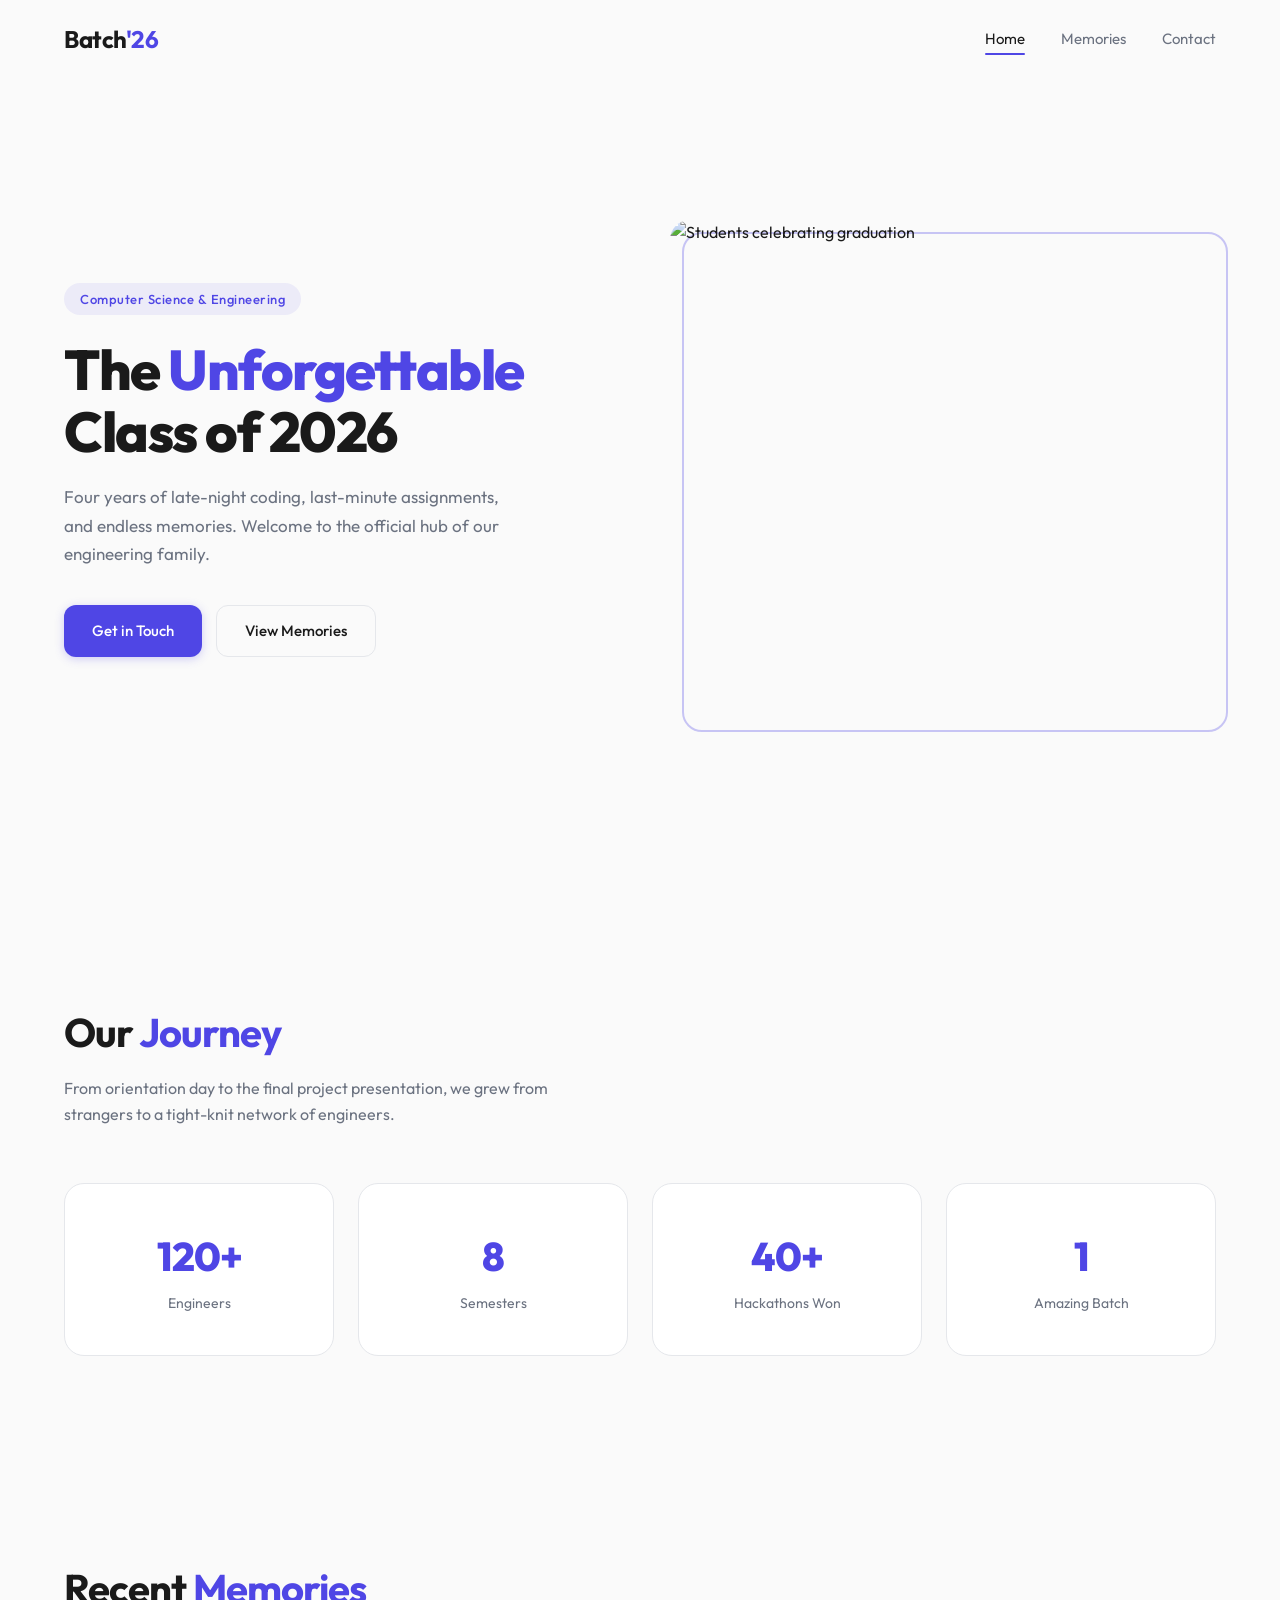
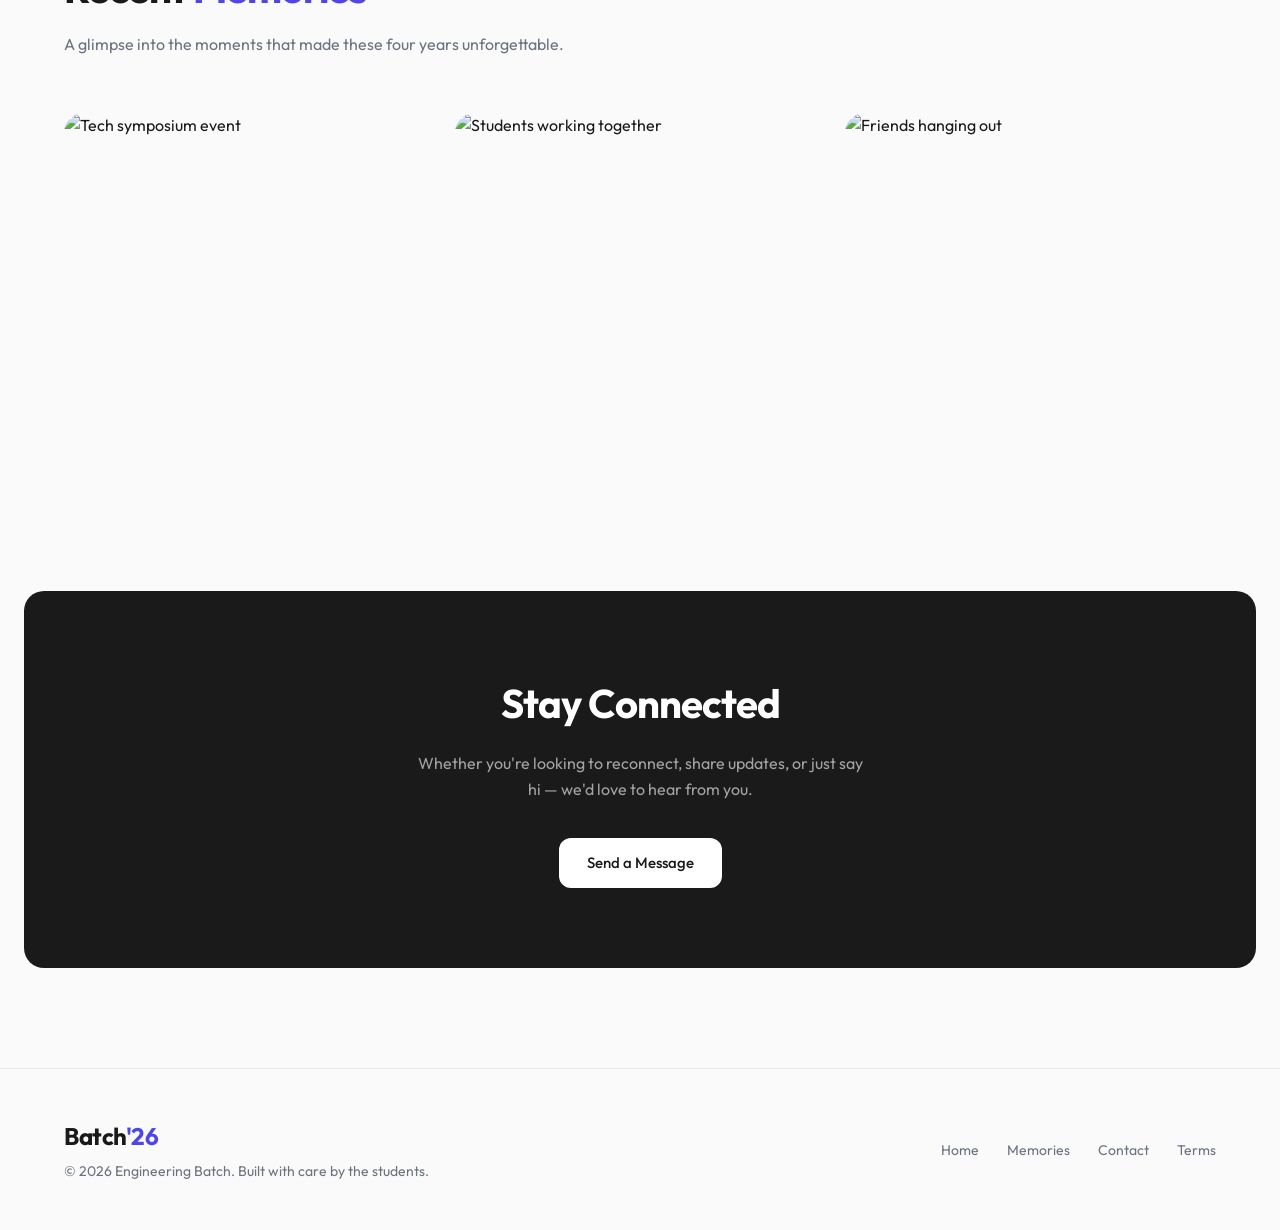
==== index.html @ ed0fd881 "first commit" ====
<!DOCTYPE html>
<html lang="en">
<head>
    <meta charset="UTF-8">
    <meta name="viewport" content="width=device-width, initial-scale=1.0">
    <title>Batch '26 — Engineering Class of 2026</title>
    <meta name="description" content="Official hub for the Engineering Class of 2026. Stay connected, relive memories, and grow your network.">
    <link rel="stylesheet" href="style.css">
</head>
<body>
    <!-- Navbar -->
    <nav class="navbar" id="navbar">
        <div class="nav-container">
            <a href="index.html" class="logo">Batch<span>'26</span></a>
            <div class="nav-links">
                <a href="index.html" class="active">Home</a>
                <a href="memories.html">Memories</a>
                <a href="contact.html">Contact</a>
            </div>
            <button class="menu-toggle" id="menuToggle" aria-label="Toggle menu">
                <span class="bar"></span>
                <span class="bar"></span>
                <span class="bar"></span>
            </button>
        </div>
    </nav>

    <!-- Mobile Menu -->
    <div class="mobile-menu" id="mobileMenu">
        <a href="index.html">Home</a>
        <a href="memories.html">Memories</a>
        <a href="contact.html">Contact</a>
    </div>

    <!-- Hero -->
    <section class="hero">
        <div class="container hero-content">
            <div class="hero-text">
                <span class="tag">Computer Science & Engineering</span>
                <h1>The <span>Unforgettable</span> Class of 2026</h1>
                <p>Four years of late-night coding, last-minute assignments, and endless memories. Welcome to the official hub of our engineering family.</p>
                <div class="hero-actions">
                    <a href="contact.html" class="btn btn-primary">Get in Touch</a>
                    <a href="memories.html" class="btn btn-outline">View Memories</a>
                </div>
            </div>
            <div class="hero-image">
                <img src="https://images.unsplash.com/photo-1523580494863-6f3031224c94?w=800&q=80" alt="Students celebrating graduation">
            </div>
        </div>
    </section>

    <!-- About / Stats -->
    <section id="about">
        <div class="container">
            <div class="section-header fade-in">
                <h2>Our <span>Journey</span></h2>
                <p>From orientation day to the final project presentation, we grew from strangers to a tight-knit network of engineers.</p>
            </div>
            <div class="stats-grid">
                <div class="stat-card fade-in">
                    <div class="stat-number">120+</div>
                    <div class="stat-label">Engineers</div>
                </div>
                <div class="stat-card fade-in">
                    <div class="stat-number">8</div>
                    <div class="stat-label">Semesters</div>
                </div>
                <div class="stat-card fade-in">
                    <div class="stat-number">40+</div>
                    <div class="stat-label">Hackathons Won</div>
                </div>
                <div class="stat-card fade-in">
                    <div class="stat-number">1</div>
                    <div class="stat-label">Amazing Batch</div>
                </div>
            </div>
        </div>
    </section>

    <!-- Gallery Preview -->
    <section>
        <div class="container">
            <div class="section-header fade-in">
                <h2>Recent <span>Memories</span></h2>
                <p>A glimpse into the moments that made these four years unforgettable.</p>
            </div>
            <div class="gallery-preview">
                <a href="memories.html" class="gallery-card fade-in">
                    <img src="https://images.unsplash.com/photo-1540575467063-178a50c2df87?w=600&q=80" alt="Tech symposium event">
                    <div class="overlay">
                        <h3>Tech Symposium</h3>
                        <p>Our first major event</p>
                    </div>
                </a>
                <a href="memories.html" class="gallery-card fade-in">
                    <img src="https://images.unsplash.com/photo-1517486808906-6ca8b3f04846?w=600&q=80" alt="Students working together">
                    <div class="overlay">
                        <h3>Hackathon Night</h3>
                        <p>48 hours of coding</p>
                    </div>
                </a>
                <a href="memories.html" class="gallery-card fade-in">
                    <img src="https://images.unsplash.com/photo-1529156069898-49953e39b3ac?w=600&q=80" alt="Friends hanging out">
                    <div class="overlay">
                        <h3>Campus Life</h3>
                        <p>The everyday moments</p>
                    </div>
                </a>
            </div>
        </div>
    </section>

    <!-- CTA -->
    <section>
        <div class="cta-section fade-in">
            <h2>Stay Connected</h2>
            <p>Whether you're looking to reconnect, share updates, or just say hi — we'd love to hear from you.</p>
            <a href="contact.html" class="btn btn-primary">Send a Message</a>
        </div>
    </section>

    <!-- Footer -->
    <footer class="footer">
        <div class="container footer-content">
            <div class="footer-left">
                <div class="logo">Batch<span>'26</span></div>
                <p>&copy; 2026 Engineering Batch. Built with care by the students.</p>
            </div>
            <div class="footer-links">
                <a href="index.html">Home</a>
                <a href="memories.html">Memories</a>
                <a href="contact.html">Contact</a>
                <a href="terms.html">Terms</a>
            </div>
        </div>
    </footer>

    <script src="script.js"></script>
</body>
</html>
---- style.css ----
@import url('https://fonts.googleapis.com/css2?family=Outfit:wght@300;400;500;600;700;800&display=swap');

:root {
    --primary: #2d2d2d;
    --accent: #4f46e5;
    --accent-light: #818cf8;
    --text: #1a1a1a;
    --text-secondary: #6b7280;
    --bg: #fafafa;
    --card-bg: #ffffff;
    --border: #e5e7eb;
    --error: #ef4444;
    --success: #10b981;
    --radius: 12px;
    --radius-lg: 20px;
    --shadow-sm: 0 1px 3px rgba(0,0,0,0.06);
    --shadow: 0 4px 20px rgba(0,0,0,0.06);
    --shadow-lg: 0 10px 40px rgba(0,0,0,0.08);
    --transition: 0.3s ease;
}

* {
    margin: 0;
    padding: 0;
    box-sizing: border-box;
}

html {
    scroll-behavior: smooth;
}

body {
    font-family: 'Outfit', sans-serif;
    background: var(--bg);
    color: var(--text);
    line-height: 1.6;
    -webkit-font-smoothing: antialiased;
}

a {
    text-decoration: none;
    color: inherit;
}

img {
    max-width: 100%;
    display: block;
}

.container {
    width: 100%;
    max-width: 1200px;
    margin: 0 auto;
    padding: 0 24px;
}

/* ──────────── NAVBAR ──────────── */

.navbar {
    position: fixed;
    top: 0;
    left: 0;
    width: 100%;
    z-index: 100;
    padding: 20px 0;
    transition: var(--transition);
}

.navbar.scrolled {
    background: rgba(255,255,255,0.92);
    backdrop-filter: blur(20px);
    -webkit-backdrop-filter: blur(20px);
    padding: 14px 0;
    box-shadow: var(--shadow-sm);
}

.nav-container {
    display: flex;
    justify-content: space-between;
    align-items: center;
    max-width: 1200px;
    margin: 0 auto;
    padding: 0 24px;
}

.logo {
    font-size: 24px;
    font-weight: 700;
    letter-spacing: -0.5px;
}

.logo span {
    color: var(--accent);
}

.nav-links {
    display: flex;
    align-items: center;
    gap: 36px;
}

.nav-links a {
    font-size: 15px;
    font-weight: 400;
    color: var(--text-secondary);
    transition: color var(--transition);
    position: relative;
}

.nav-links a:hover,
.nav-links a.active {
    color: var(--text);
}

.nav-links a.active::after {
    content: '';
    position: absolute;
    bottom: -4px;
    left: 0;
    width: 100%;
    height: 2px;
    background: var(--accent);
    border-radius: 1px;
}

.menu-toggle {
    display: none;
    flex-direction: column;
    gap: 5px;
    background: none;
    border: none;
    cursor: pointer;
    padding: 4px;
}

.menu-toggle .bar {
    width: 22px;
    height: 2px;
    background: var(--text);
    border-radius: 2px;
    transition: var(--transition);
}

.mobile-menu {
    display: none;
    position: fixed;
    top: 0;
    left: 0;
    width: 100%;
    height: 100vh;
    background: rgba(255,255,255,0.98);
    backdrop-filter: blur(20px);
    z-index: 99;
    flex-direction: column;
    justify-content: center;
    align-items: center;
    gap: 32px;
    opacity: 0;
    pointer-events: none;
    transition: opacity 0.4s ease;
}

.mobile-menu.open {
    display: flex;
    opacity: 1;
    pointer-events: all;
}

.mobile-menu a {
    font-size: 28px;
    font-weight: 500;
    color: var(--text);
}

/* ──────────── HERO ──────────── */

.hero {
    min-height: 100vh;
    display: flex;
    align-items: center;
    padding: 120px 0 80px;
}

.hero-content {
    display: grid;
    grid-template-columns: 1fr 1fr;
    gap: 60px;
    align-items: center;
}

.hero-text .tag {
    display: inline-block;
    font-size: 13px;
    font-weight: 500;
    color: var(--accent);
    background: rgba(79, 70, 229, 0.08);
    padding: 6px 16px;
    border-radius: 100px;
    margin-bottom: 24px;
    letter-spacing: 0.5px;
}

.hero-text h1 {
    font-size: clamp(36px, 5vw, 56px);
    font-weight: 800;
    line-height: 1.1;
    letter-spacing: -1.5px;
    margin-bottom: 20px;
}

.hero-text h1 span {
    color: var(--accent);
}

.hero-text p {
    font-size: 17px;
    color: var(--text-secondary);
    max-width: 440px;
    margin-bottom: 36px;
    line-height: 1.7;
}

.hero-actions {
    display: flex;
    gap: 14px;
}

.hero-image {
    position: relative;
}

.hero-image img {
    width: 100%;
    height: 500px;
    object-fit: cover;
    border-radius: var(--radius-lg);
}

.hero-image::after {
    content: '';
    position: absolute;
    inset: 12px -12px -12px 12px;
    border: 2px solid var(--accent);
    border-radius: var(--radius-lg);
    z-index: -1;
    opacity: 0.3;
}

/* ──────────── BUTTONS ──────────── */

.btn {
    display: inline-flex;
    align-items: center;
    gap: 8px;
    padding: 13px 28px;
    border-radius: var(--radius);
    font-size: 15px;
    font-weight: 500;
    font-family: 'Outfit', sans-serif;
    cursor: pointer;
    transition: all var(--transition);
    border: none;
}

.btn-primary {
    background: var(--accent);
    color: white;
    box-shadow: 0 2px 10px rgba(79, 70, 229, 0.25);
}

.btn-primary:hover {
    background: #4338ca;
    transform: translateY(-1px);
    box-shadow: 0 4px 16px rgba(79, 70, 229, 0.35);
}

.btn-outline {
    background: transparent;
    color: var(--text);
    border: 1.5px solid var(--border);
}

.btn-outline:hover {
    border-color: var(--text);
    transform: translateY(-1px);
}

/* ──────────── SECTIONS ──────────── */

section {
    padding: 100px 0;
}

.section-header {
    margin-bottom: 56px;
}

.section-header h2 {
    font-size: clamp(28px, 4vw, 40px);
    font-weight: 700;
    letter-spacing: -1px;
    margin-bottom: 12px;
}

.section-header h2 span {
    color: var(--accent);
}

.section-header p {
    font-size: 16px;
    color: var(--text-secondary);
    max-width: 500px;
}

/* ──────────── STATS ──────────── */

.stats-grid {
    display: grid;
    grid-template-columns: repeat(4, 1fr);
    gap: 24px;
}

.stat-card {
    text-align: center;
    padding: 40px 24px;
    background: var(--card-bg);
    border-radius: var(--radius-lg);
    border: 1px solid var(--border);
    transition: all var(--transition);
}

.stat-card:hover {
    transform: translateY(-4px);
    box-shadow: var(--shadow);
}

.stat-number {
    font-size: 40px;
    font-weight: 800;
    color: var(--accent);
    letter-spacing: -1px;
    margin-bottom: 4px;
}

.stat-label {
    font-size: 14px;
    color: var(--text-secondary);
    font-weight: 400;
}

/* ──────────── GALLERY PREVIEW (LANDING) ──────────── */

.gallery-preview {
    display: grid;
    grid-template-columns: repeat(3, 1fr);
    gap: 20px;
}

.gallery-card {
    position: relative;
    border-radius: var(--radius-lg);
    overflow: hidden;
    aspect-ratio: 4/3;
    cursor: pointer;
}

.gallery-card img {
    width: 100%;
    height: 100%;
    object-fit: cover;
    transition: transform 0.5s ease;
}

.gallery-card:hover img {
    transform: scale(1.05);
}

.gallery-card .overlay {
    position: absolute;
    inset: 0;
    background: linear-gradient(to top, rgba(0,0,0,0.6) 0%, transparent 60%);
    display: flex;
    flex-direction: column;
    justify-content: flex-end;
    padding: 24px;
    opacity: 0;
    transition: opacity var(--transition);
}

.gallery-card:hover .overlay {
    opacity: 1;
}

.gallery-card .overlay h3 {
    color: white;
    font-size: 18px;
    font-weight: 600;
}

.gallery-card .overlay p {
    color: rgba(255,255,255,0.8);
    font-size: 14px;
}

/* ──────────── CTA SECTION ──────────── */

.cta-section {
    text-align: center;
    background: var(--text);
    border-radius: var(--radius-lg);
    padding: 80px 40px;
    margin: 0 24px;
    color: white;
}

.cta-section h2 {
    font-size: clamp(28px, 4vw, 40px);
    font-weight: 700;
    letter-spacing: -1px;
    margin-bottom: 16px;
}

.cta-section p {
    color: rgba(255,255,255,0.6);
    font-size: 16px;
    max-width: 460px;
    margin: 0 auto 36px;
}

.cta-section .btn-primary {
    background: white;
    color: var(--text);
    box-shadow: none;
}

.cta-section .btn-primary:hover {
    background: #f3f4f6;
}

/* ──────────── FOOTER ──────────── */

.footer {
    padding: 48px 0;
    border-top: 1px solid var(--border);
}

.footer-content {
    display: flex;
    justify-content: space-between;
    align-items: center;
}

.footer-left p {
    font-size: 14px;
    color: var(--text-secondary);
    margin-top: 4px;
}

.footer-links {
    display: flex;
    gap: 28px;
}

.footer-links a {
    font-size: 14px;
    color: var(--text-secondary);
    transition: color var(--transition);
}

.footer-links a:hover {
    color: var(--text);
}

/* ──────────── MEMORIES PAGE ──────────── */

.page-header {
    padding: 140px 0 60px;
    text-align: center;
}

.page-header h1 {
    font-size: clamp(32px, 5vw, 48px);
    font-weight: 800;
    letter-spacing: -1.5px;
    margin-bottom: 12px;
}

.page-header h1 span {
    color: var(--accent);
}

.page-header p {
    font-size: 17px;
    color: var(--text-secondary);
    max-width: 500px;
    margin: 0 auto;
}

.gallery-grid {
    display: grid;
    grid-template-columns: repeat(3, 1fr);
    gap: 20px;
    padding-bottom: 100px;
}

.gallery-grid .gallery-card:nth-child(1) {
    grid-column: span 2;
    aspect-ratio: 16/9;
}

.gallery-grid .gallery-card:nth-child(4) {
    grid-column: span 2;
    aspect-ratio: 16/9;
}

.gallery-grid .gallery-card .overlay {
    opacity: 1;
}

/* ──────────── CONTACT PAGE ──────────── */

.contact-page {
    padding: 140px 0 80px;
}

.contact-layout {
    display: grid;
    grid-template-columns: 1fr 1fr;
    gap: 60px;
    align-items: start;
}

.contact-info h1 {
    font-size: clamp(32px, 4vw, 44px);
    font-weight: 800;
    letter-spacing: -1.5px;
    margin-bottom: 16px;
}

.contact-info h1 span {
    color: var(--accent);
}

.contact-info > p {
    font-size: 16px;
    color: var(--text-secondary);
    margin-bottom: 40px;
    line-height: 1.7;
}

.contact-details {
    display: flex;
    flex-direction: column;
    gap: 24px;
}

.contact-item {
    display: flex;
    align-items: center;
    gap: 16px;
}

.contact-icon {
    width: 48px;
    height: 48px;
    background: rgba(79, 70, 229, 0.08);
    border-radius: var(--radius);
    display: flex;
    align-items: center;
    justify-content: center;
    flex-shrink: 0;
    font-size: 20px;
}

.contact-item-text h4 {
    font-size: 14px;
    font-weight: 600;
    margin-bottom: 2px;
}

.contact-item-text p {
    font-size: 14px;
    color: var(--text-secondary);
}

/* ──────────── FORM ──────────── */

.form-card {
    background: var(--card-bg);
    border: 1px solid var(--border);
    border-radius: var(--radius-lg);
    padding: 40px;
}

.input-row {
    display: grid;
    grid-template-columns: 1fr 1fr;
    gap: 16px;
}

.input-group {
    margin-bottom: 20px;
}

.input-group label {
    display: block;
    font-size: 14px;
    font-weight: 500;
    margin-bottom: 6px;
    color: var(--text);
}

.input-group input,
.input-group textarea {
    width: 100%;
    padding: 12px 16px;
    border: 1.5px solid var(--border);
    border-radius: var(--radius);
    font-size: 15px;
    font-family: 'Outfit', sans-serif;
    transition: all var(--transition);
    background: var(--bg);
    color: var(--text);
}

.input-group input::placeholder,
.input-group textarea::placeholder {
    color: #9ca3af;
}

.input-group textarea {
    resize: vertical;
    min-height: 120px;
}

.input-group input:focus,
.input-group textarea:focus {
    outline: none;
    border-color: var(--accent);
    box-shadow: 0 0 0 3px rgba(79, 70, 229, 0.1);
    background: white;
}

.input-group.error input,
.input-group.error textarea {
    border-color: var(--error);
    background: #fef2f2;
}

.error-message {
    color: var(--error);
    font-size: 12px;
    margin-top: 6px;
    display: none;
}

.input-group.error .error-message,
.checkbox-group.error .error-message {
    display: block;
    animation: fadeIn 0.3s ease;
}

/* Checkbox */
.checkbox-group {
    margin-bottom: 24px;
}

.checkbox-container {
    display: flex;
    align-items: center;
    cursor: pointer;
    font-size: 14px;
    user-select: none;
}

.checkbox-container input {
    position: absolute;
    opacity: 0;
    cursor: pointer;
    height: 0;
    width: 0;
}

.checkmark {
    height: 20px;
    min-width: 20px;
    width: 20px;
    background: var(--bg);
    border: 1.5px solid var(--border);
    border-radius: 6px;
    margin-right: 10px;
    display: flex;
    justify-content: center;
    align-items: center;
    transition: all 0.2s ease;
}

.checkbox-container:hover input ~ .checkmark {
    border-color: var(--accent);
}

.checkbox-container input:checked ~ .checkmark {
    background: var(--accent);
    border-color: var(--accent);
}

.checkmark::after {
    content: '';
    display: none;
    width: 5px;
    height: 10px;
    border: solid white;
    border-width: 0 2px 2px 0;
    transform: rotate(45deg);
}

.checkbox-container input:checked ~ .checkmark::after {
    display: block;
}

.checkbox-group.error .checkmark {
    border-color: var(--error);
}

.terms-text a {
    color: var(--accent);
    font-weight: 500;
}

.terms-text a:hover {
    text-decoration: underline;
}

.submit-btn {
    width: 100%;
    padding: 14px;
    background: var(--accent);
    color: white;
    border: none;
    border-radius: var(--radius);
    font-size: 15px;
    font-weight: 600;
    font-family: 'Outfit', sans-serif;
    cursor: pointer;
    display: flex;
    justify-content: center;
    align-items: center;
    gap: 10px;
    transition: all var(--transition);
}

.submit-btn:hover {
    background: #4338ca;
    transform: translateY(-1px);
}

/* ──────────── TOAST ──────────── */

.toast {
    position: fixed;
    top: 24px;
    right: 24px;
    background: white;
    border-radius: var(--radius);
    padding: 16px 24px;
    box-shadow: var(--shadow-lg);
    overflow: hidden;
    transform: translateX(calc(100% + 30px));
    transition: transform 0.5s cubic-bezier(0.68, -0.55, 0.265, 1.35);
    z-index: 1000;
}

.toast.active {
    transform: translateX(0);
}

.toast-content {
    display: flex;
    align-items: center;
    gap: 12px;
}

.toast-content .check-icon {
    width: 32px;
    height: 32px;
    background: var(--success);
    border-radius: 50%;
    padding: 7px;
    flex-shrink: 0;
}

.toast-content .message {
    display: flex;
    flex-direction: column;
}

.message .text-1 {
    font-weight: 600;
    font-size: 14px;
    color: var(--text);
}

.message .text-2 {
    font-size: 13px;
    color: var(--text-secondary);
}

.toast .progress {
    position: absolute;
    bottom: 0;
    left: 0;
    height: 3px;
    width: 100%;
    background: #eee;
}

.toast .progress::before {
    content: '';
    position: absolute;
    bottom: 0;
    right: 0;
    height: 100%;
    width: 100%;
    background: var(--success);
}

.toast.active .progress::before {
    animation: progress 4s linear forwards;
}

/* ──────────── ANIMATIONS ──────────── */

@keyframes progress {
    100% { right: 100%; }
}

@keyframes fadeIn {
    from { opacity: 0; transform: translateY(-4px); }
    to { opacity: 1; transform: translateY(0); }
}

@keyframes shake {
    0%, 100% { transform: translateX(0); }
    25% { transform: translateX(-5px); }
    50% { transform: translateX(5px); }
    75% { transform: translateX(-5px); }
}

.fade-in {
    opacity: 0;
    transform: translateY(20px);
    transition: opacity 0.6s ease, transform 0.6s ease;
}

.fade-in.visible {
    opacity: 1;
    transform: translateY(0);
}

/* ──────────── RESPONSIVE ──────────── */

@media (max-width: 900px) {
    .hero-content {
        grid-template-columns: 1fr;
        gap: 40px;
    }

    .hero-image {
        order: -1;
    }

    .hero-image img {
        height: 360px;
    }

    .stats-grid {
        grid-template-columns: repeat(2, 1fr);
    }

    .gallery-preview {
        grid-template-columns: repeat(2, 1fr);
    }

    .gallery-grid {
        grid-template-columns: repeat(2, 1fr);
    }

    .gallery-grid .gallery-card:nth-child(1),
    .gallery-grid .gallery-card:nth-child(4) {
        grid-column: span 1;
        aspect-ratio: 4/3;
    }

    .contact-layout {
        grid-template-columns: 1fr;
        gap: 40px;
    }
}

@media (max-width: 640px) {
    .nav-links {
        display: none;
    }

    .menu-toggle {
        display: flex;
    }

    .hero {
        padding: 100px 0 60px;
    }

    .hero-image img {
        height: 280px;
    }

    .hero-image::after {
        display: none;
    }

    .stats-grid {
        grid-template-columns: repeat(2, 1fr);
        gap: 12px;
    }

    .stat-card {
        padding: 28px 16px;
    }

    .gallery-preview {
        grid-template-columns: 1fr;
    }

    .gallery-grid {
        grid-template-columns: 1fr;
    }

    .gallery-grid .gallery-card:nth-child(1),
    .gallery-grid .gallery-card:nth-child(4) {
        grid-column: span 1;
        aspect-ratio: 4/3;
    }

    .input-row {
        grid-template-columns: 1fr;
    }

    .footer-content {
        flex-direction: column;
        gap: 20px;
        text-align: center;
    }

    .cta-section {
        margin: 0 12px;
        padding: 60px 24px;
    }

    .toast {
        right: 16px;
        left: 16px;
        transform: translateY(-120px);
    }

    .toast.active {
        transform: translateY(0);
    }

    section {
        padding: 60px 0;
    }
}
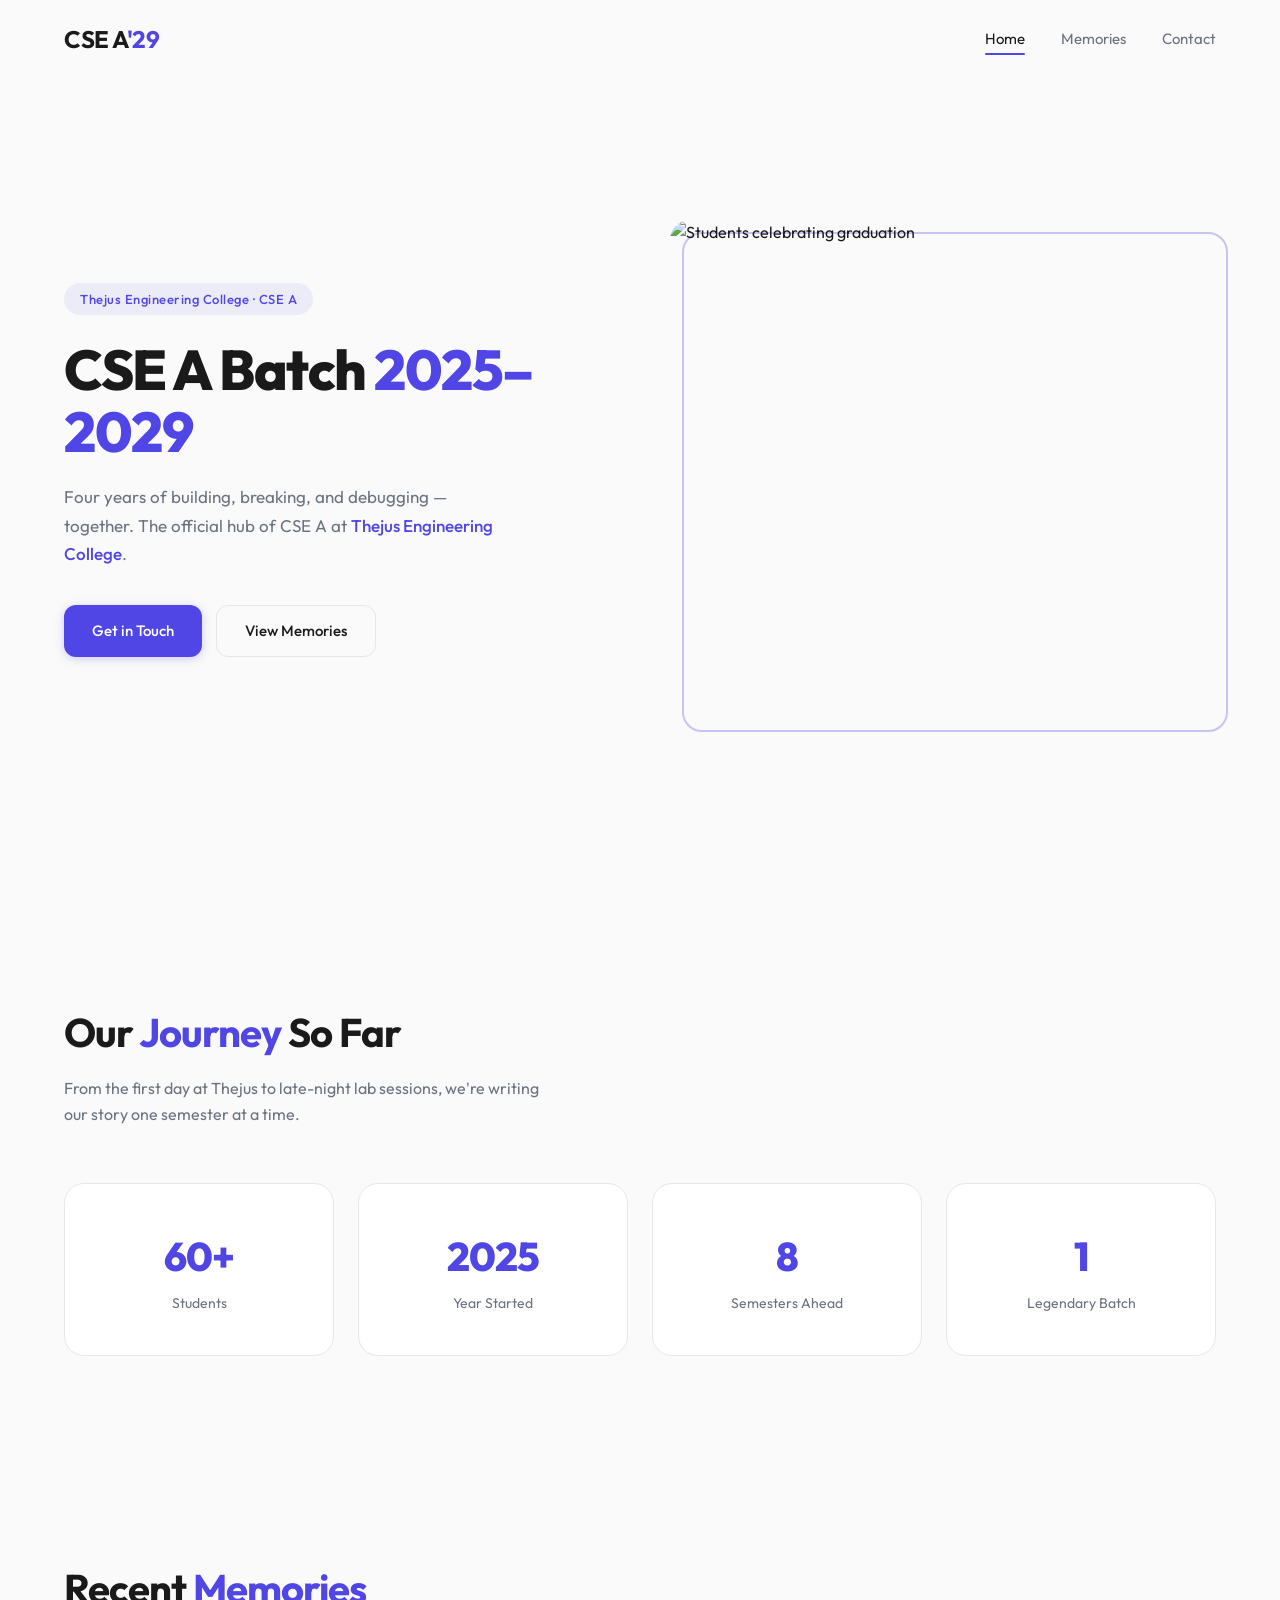
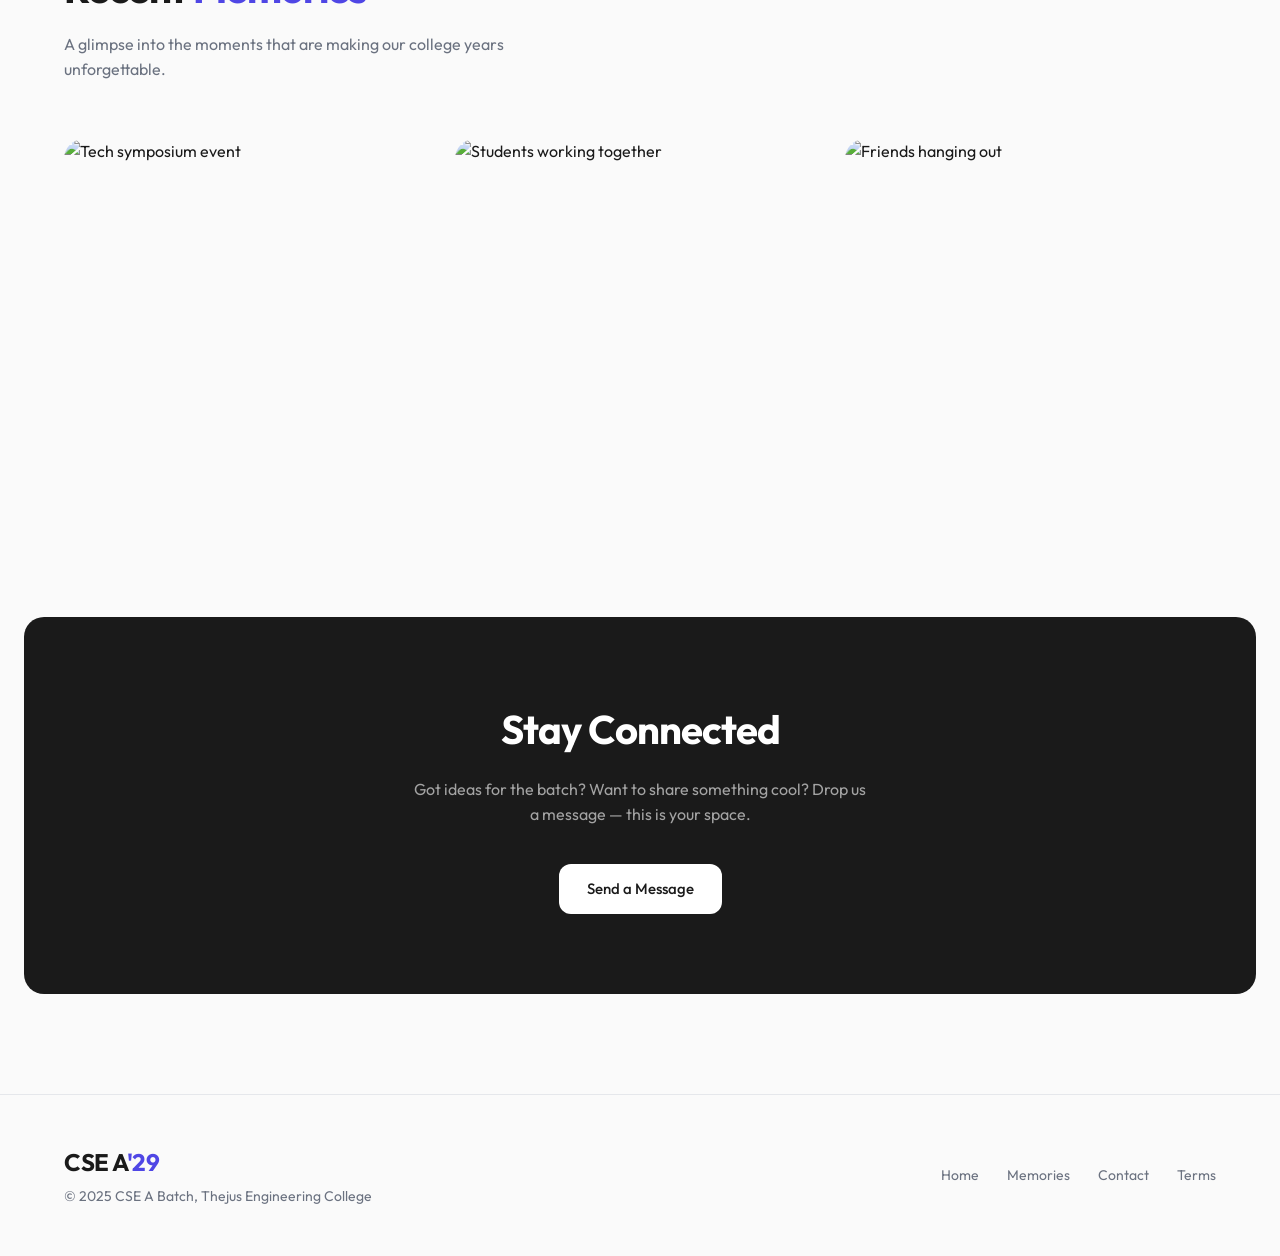
==== commit 9b130d05: "feat: Rebrand website content from "Batch '26" to "CSE A '29" and update college-specific details." ====
--- a/index.html
+++ b/index.html
@@ -3,15 +3,15 @@
 <head>
     <meta charset="UTF-8">
     <meta name="viewport" content="width=device-width, initial-scale=1.0">
-    <title>Batch '26 — Engineering Class of 2026</title>
-    <meta name="description" content="Official hub for the Engineering Class of 2026. Stay connected, relive memories, and grow your network.">
+    <title>CSE A '29 — Thejus Engineering College</title>
+    <meta name="description" content="Official hub for CSE A Batch 2025–2029 at Thejus Engineering College. Stay connected, relive memories, and grow together.">
     <link rel="stylesheet" href="style.css">
 </head>
 <body>
     <!-- Navbar -->
     <nav class="navbar" id="navbar">
         <div class="nav-container">
-            <a href="index.html" class="logo">Batch<span>'26</span></a>
+            <a href="index.html" class="logo">CSE A<span>'29</span></a>
             <div class="nav-links">
                 <a href="index.html" class="active">Home</a>
                 <a href="memories.html">Memories</a>
@@ -36,9 +36,9 @@
     <section class="hero">
         <div class="container hero-content">
             <div class="hero-text">
-                <span class="tag">Computer Science & Engineering</span>
-                <h1>The <span>Unforgettable</span> Class of 2026</h1>
-                <p>Four years of late-night coding, last-minute assignments, and endless memories. Welcome to the official hub of our engineering family.</p>
+                <span class="tag">Thejus Engineering College &middot; CSE A</span>
+                <h1>CSE A Batch <span>2025–2029</span></h1>
+                <p>Four years of building, breaking, and debugging — together. The official hub of CSE A at <a href="https://www.thejusengg.com" target="_blank" style="color: var(--accent); font-weight: 500;">Thejus Engineering College</a>.</p>
                 <div class="hero-actions">
                     <a href="contact.html" class="btn btn-primary">Get in Touch</a>
                     <a href="memories.html" class="btn btn-outline">View Memories</a>
@@ -54,25 +54,25 @@
     <section id="about">
         <div class="container">
             <div class="section-header fade-in">
-                <h2>Our <span>Journey</span></h2>
-                <p>From orientation day to the final project presentation, we grew from strangers to a tight-knit network of engineers.</p>
+                <h2>Our <span>Journey</span> So Far</h2>
+                <p>From the first day at Thejus to late-night lab sessions, we're writing our story one semester at a time.</p>
             </div>
             <div class="stats-grid">
                 <div class="stat-card fade-in">
-                    <div class="stat-number">120+</div>
-                    <div class="stat-label">Engineers</div>
+                    <div class="stat-number">60+</div>
+                    <div class="stat-label">Students</div>
+                </div>
+                <div class="stat-card fade-in">
+                    <div class="stat-number">2025</div>
+                    <div class="stat-label">Year Started</div>
                 </div>
                 <div class="stat-card fade-in">
                     <div class="stat-number">8</div>
-                    <div class="stat-label">Semesters</div>
-                </div>
-                <div class="stat-card fade-in">
-                    <div class="stat-number">40+</div>
-                    <div class="stat-label">Hackathons Won</div>
+                    <div class="stat-label">Semesters Ahead</div>
                 </div>
                 <div class="stat-card fade-in">
                     <div class="stat-number">1</div>
-                    <div class="stat-label">Amazing Batch</div>
+                    <div class="stat-label">Legendary Batch</div>
                 </div>
             </div>
         </div>
@@ -83,28 +83,28 @@
         <div class="container">
             <div class="section-header fade-in">
                 <h2>Recent <span>Memories</span></h2>
-                <p>A glimpse into the moments that made these four years unforgettable.</p>
+                <p>A glimpse into the moments that are making our college years unforgettable.</p>
             </div>
             <div class="gallery-preview">
                 <a href="memories.html" class="gallery-card fade-in">
                     <img src="https://images.unsplash.com/photo-1540575467063-178a50c2df87?w=600&q=80" alt="Tech symposium event">
                     <div class="overlay">
-                        <h3>Tech Symposium</h3>
-                        <p>Our first major event</p>
+                        <h3>Orientation Day</h3>
+                        <p>Where it all started</p>
                     </div>
                 </a>
                 <a href="memories.html" class="gallery-card fade-in">
                     <img src="https://images.unsplash.com/photo-1517486808906-6ca8b3f04846?w=600&q=80" alt="Students working together">
                     <div class="overlay">
-                        <h3>Hackathon Night</h3>
-                        <p>48 hours of coding</p>
+                        <h3>First Lab Session</h3>
+                        <p>Hello, World!</p>
                     </div>
                 </a>
                 <a href="memories.html" class="gallery-card fade-in">
                     <img src="https://images.unsplash.com/photo-1529156069898-49953e39b3ac?w=600&q=80" alt="Friends hanging out">
                     <div class="overlay">
-                        <h3>Campus Life</h3>
-                        <p>The everyday moments</p>
+                        <h3>Campus Vibes</h3>
+                        <p>Life at Thejus</p>
                     </div>
                 </a>
             </div>
@@ -115,7 +115,7 @@
     <section>
         <div class="cta-section fade-in">
             <h2>Stay Connected</h2>
-            <p>Whether you're looking to reconnect, share updates, or just say hi — we'd love to hear from you.</p>
+            <p>Got ideas for the batch? Want to share something cool? Drop us a message — this is your space.</p>
             <a href="contact.html" class="btn btn-primary">Send a Message</a>
         </div>
     </section>
@@ -124,8 +124,8 @@
     <footer class="footer">
         <div class="container footer-content">
             <div class="footer-left">
-                <div class="logo">Batch<span>'26</span></div>
-                <p>&copy; 2026 Engineering Batch. Built with care by the students.</p>
+                <div class="logo">CSE A<span>'29</span></div>
+                <p>&copy; 2025 CSE A Batch, <a href="https://www.thejusengg.com" target="_blank" style="color: var(--text-secondary);">Thejus Engineering College</a></p>
             </div>
             <div class="footer-links">
                 <a href="index.html">Home</a>
